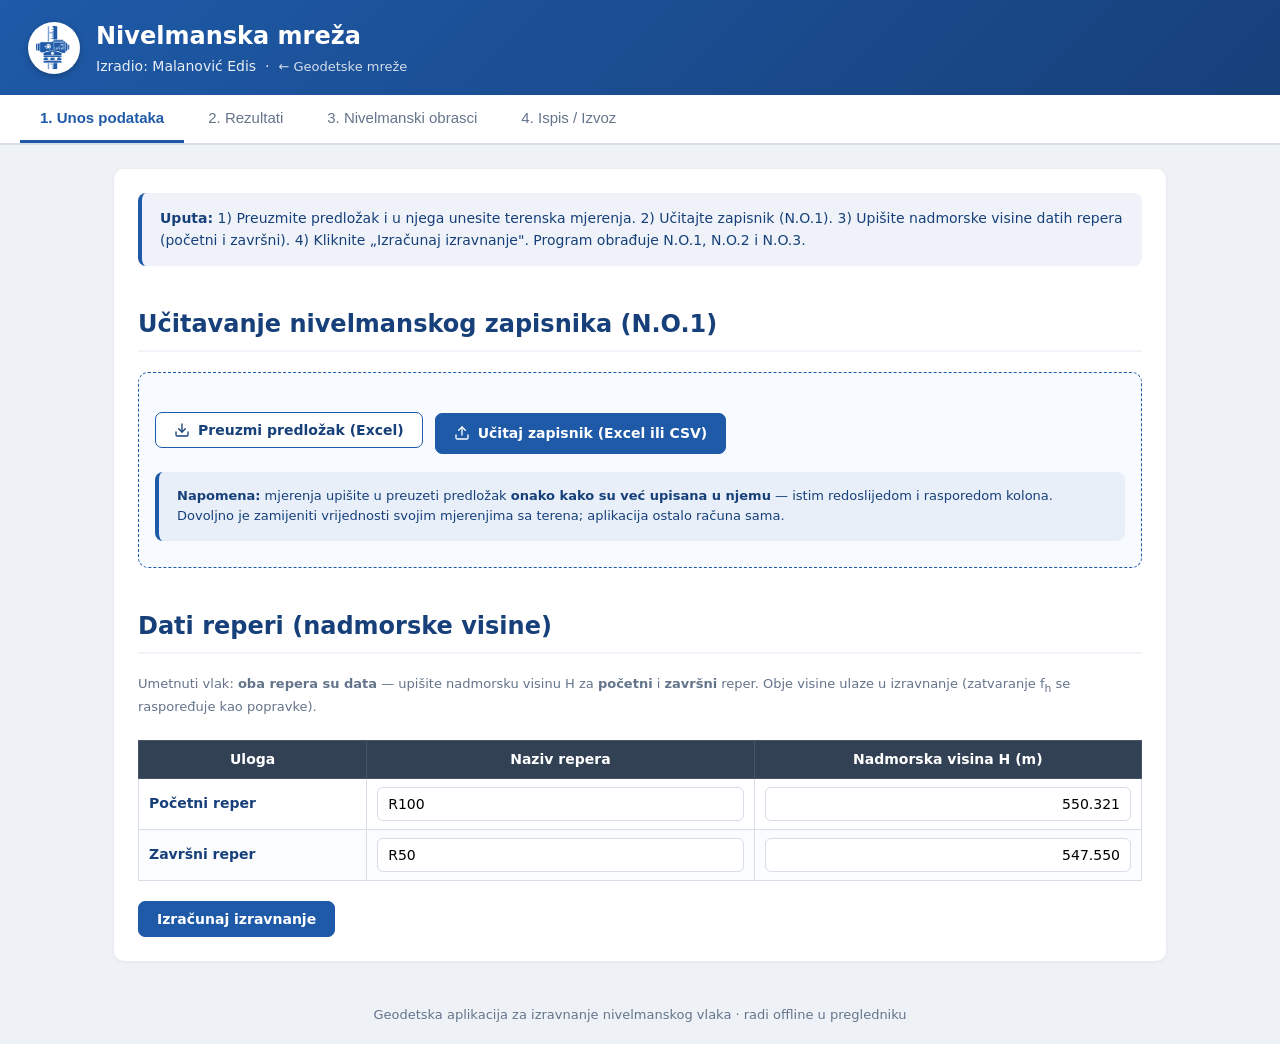
==== nivelman-app/index.html @ 00d08ad4 "Nivelmanska: logo = plavi nivelir na bijelom, kraći opis/uputa/napomena - Logo u zaglavlju: plavi ni" ====
<!DOCTYPE html>
<html lang="bs">
<head>
<meta charset="UTF-8" />
<meta name="viewport" content="width=device-width, initial-scale=1.0" />
<title>Nivelmanska mreža</title>
<link rel="icon" type="image/png" sizes="512x512" href="ikona-512.png" />
<link rel="icon" type="image/png" sizes="192x192" href="ikona-192.png" />
<link rel="icon" type="image/svg+xml" href="ikona-totalka.svg" />
<link rel="shortcut icon" href="favicon.ico" />
<link rel="manifest" href="manifest.json" />
<meta name="theme-color" content="#1e5aa8" />
<link rel="stylesheet" href="stil.css" />
</head>
<body>
<header class="zaglavlje">
  <div class="logo" aria-hidden="true">
    <img src="logo.png" alt="Nivelmanska mreža" />
  </div>
  <div style="flex:1">
    <h1>Nivelmanska mreža</h1>
    <p class="podnaslov">Izradio: Malanović Edis &nbsp;·&nbsp; <a class="nazad-na-pocetak" href="../index.html">← Geodetske mreže</a></p>
  </div>
</header>

<nav class="kartice">
  <button class="kartica aktivna" data-cilj="unos">1. Unos podataka</button>
  <button class="kartica" data-cilj="rezultati">2. Rezultati</button>
  <button class="kartica" data-cilj="obrasci">3. Nivelmanski obrasci</button>
  <button class="kartica" data-cilj="izvoz">4. Ispis / Izvoz</button>
</nav>

<main>
  <!-- ========== UNOS ========== -->
  <section id="unos" class="panel vidljiv">
    <div class="info">
      <strong>Uputa:</strong> 1) Preuzmite predložak i u njega unesite terenska mjerenja.
      2) Učitajte zapisnik (N.O.1). 3) Upišite nadmorske visine datih repera (početni i završni).
      4) Kliknite „Izračunaj izravnanje". Program obrađuje N.O.1, N.O.2 i N.O.3.
    </div>

    <h2>Učitavanje nivelmanskog zapisnika (N.O.1)</h2>
    <div class="ucitavanje-okvir">
      <div class="alatna">
        <button id="preuzmiPredlozak" class="dugme dugme-ikona">
          <svg viewBox="0 0 24 24" width="16" height="16" fill="none" stroke="currentColor" stroke-width="2" stroke-linecap="round" stroke-linejoin="round"><path d="M21 15v4a2 2 0 0 1-2 2H5a2 2 0 0 1-2-2v-4"/><path d="M7 10l5 5 5-5"/><path d="M12 15V3"/></svg>
          Preuzmi predložak (Excel)
        </button>
        <label class="dugme primarno dugme-ikona" style="position:relative;cursor:pointer">
          <svg viewBox="0 0 24 24" width="16" height="16" fill="none" stroke="currentColor" stroke-width="2" stroke-linecap="round" stroke-linejoin="round"><path d="M21 15v4a2 2 0 0 1-2 2H5a2 2 0 0 1-2-2v-4"/><path d="M17 8l-5-5-5 5"/><path d="M12 3v12"/></svg>
          Učitaj zapisnik (Excel ili CSV)
          <input id="datoteka" type="file" accept=".xlsx,.csv,text/csv"
                 style="position:absolute;inset:0;opacity:0;cursor:pointer" />
        </label>
        <span id="statusUcitavanja" class="napomena"></span>
      </div>
      <div class="info" style="font-size:13px">
        <b>Napomena:</b> mjerenja upišite u preuzeti predložak <b>onako kako su već upisana u njemu</b> —
        istim redoslijedom i rasporedom kolona. Dovoljno je zamijeniti vrijednosti svojim mjerenjima
        sa terena; aplikacija ostalo računa sama.
      </div>
      <div id="sazetakUcitavanja"></div>
    </div>

    <h2>Dati reperi (nadmorske visine)</h2>
    <p class="napomena">Umetnuti vlak: <b>oba repera su data</b> — upišite nadmorsku visinu H za
      <b>početni</b> i <b>završni</b> reper. Obje visine ulaze u izravnanje (zatvaranje f<sub>h</sub>
      se raspoređuje kao popravke).</p>
    <div class="tabela-omot">
    <table class="tabela tabela-reperi" id="tabelaReperi">
      <thead>
        <tr><th>Uloga</th><th>Naziv repera</th><th>Nadmorska visina H (m)</th></tr>
      </thead>
      <tbody>
        <tr>
          <td class="uloga">Početni reper</td>
          <td><input id="poc_naziv" placeholder="npr. R100" value="R100" /></td>
          <td><input id="poc_H" type="text" inputmode="decimal" placeholder="H (m)" value="550.321" /></td>
        </tr>
        <tr>
          <td class="uloga">Završni reper</td>
          <td><input id="kraj_naziv" placeholder="npr. R50" value="R50" /></td>
          <td><input id="kraj_H" type="text" inputmode="decimal" placeholder="H (m)" value="547.550" /></td>
        </tr>
      </tbody>
    </table>
    </div>
    <p class="napomena" id="napomenaReperi"></p>

    <div class="akcije">
      <button id="izracunaj" class="dugme primarno">Izračunaj izravnanje</button>
    </div>
  </section>

  <!-- ========== REZULTATI ========== -->
  <section id="rezultati" class="panel">
    <div id="sazetak"></div>
    <div id="rezultatiSadrzaj"></div>
  </section>

  <!-- ========== OBRASCI ========== -->
  <section id="obrasci" class="panel">
    <h2>Nivelmanski obrasci</h2>
    <p class="napomena">Obrasci N.O.1, N.O.2 i N.O.3 popunjeni rezultatima izravnanja. Svaki se može ispisati ili spremiti u PDF.</p>
    <div class="alatna obrazac-izbor">
      <button class="dugme" data-obrazac="no1">N.O.1 — Zapisnik</button>
      <button class="dugme" data-obrazac="no2">N.O.2 — Poređenje</button>
      <button class="dugme" data-obrazac="no3">N.O.3 — Izravnanje</button>
      <button class="dugme" data-obrazac="spisak">Spisak visina</button>
    </div>
    <div class="akcije" style="margin-top:8px">
      <button id="stampajObrazac" class="dugme">Ispis / PDF ovog obrasca</button>
      <button id="stampajSve" class="dugme primarno">Ispiši SVE obrasce (svaki na A4)</button>
    </div>
    <div id="obrazacSadrzaj" class="obrazac-okvir"></div>
  </section>

  <!-- ========== IZVOZ ========== -->
  <section id="izvoz" class="panel">
    <h2>Ispis i izvoz</h2>
    <div class="akcije">
      <button id="izvozVisineTxt" class="dugme">Nadmorske visine (TXT)</button>
      <button id="izvozPdf" class="dugme">Ispis / Spremi u PDF</button>
    </div>
    <p class="napomena">
      „Nadmorske visine (TXT)" sprema red po reperu: naziv,H.<br />
      „Ispis / PDF" otvara dijalog za štampu — odaberite „Spremi kao PDF".
    </p>
  </section>
</main>

<footer class="podnozje">
  Geodetska aplikacija za izravnanje nivelmanskog vlaka · radi offline u pregledniku
</footer>

<script src="racun.js"></script>
<script src="ucitavanje.js"></script>
<script src="obrasci.js"></script>
<script src="xlsx.js"></script>
<script src="app.js"></script>
</body>
</html>
---- nivelman-app/stil.css ----
:root{
  --plava:#1e5aa8;
  --plava-tamna:#17407a;
  --zelena:#1f9d55;
  --crvena:#d64545;
  --siva:#64748b;
  --svijetla:#f1f5f9;
  --obrub:#d7dee8;
  --obrub-obr:#7b8aa0;   /* tamnije linije unutar obrazaca */
  --okvir-obr:#4a5a72;   /* okvir obrasca */
  --tekst:#1e293b;
}
*{box-sizing:border-box}
body{
  margin:0;font-family:"Segoe UI",system-ui,Arial,sans-serif;
  color:var(--tekst);background:#eef2f7;line-height:1.5;
}
.zaglavlje{
  display:flex;align-items:center;gap:16px;
  background:linear-gradient(135deg,var(--plava),var(--plava-tamna));
  color:#fff;padding:18px 28px;box-shadow:0 2px 8px rgba(0,0,0,.15);
}
.zaglavlje .logo{
  display:flex;align-items:center;justify-content:center;flex:0 0 auto;
  width:52px;height:52px;border-radius:50%;background:#fff;
  box-shadow:0 2px 6px rgba(0,0,0,.25);overflow:hidden;
}
.zaglavlje .logo img{width:46px;height:46px;border-radius:50%;object-fit:contain;background:#fff}
.zaglavlje h1{margin:0;font-size:24px}
.podnaslov{margin:2px 0 0;opacity:.9;font-size:14px}

.kartice{display:flex;gap:4px;background:#fff;padding:0 20px;border-bottom:2px solid var(--obrub);overflow-x:auto}
.kartica{
  background:none;border:none;padding:14px 20px;font-size:15px;cursor:pointer;
  color:var(--siva);border-bottom:3px solid transparent;white-space:nowrap;
}
.kartica:hover{color:var(--plava)}
.kartica.aktivna{color:var(--plava);border-bottom-color:var(--plava);font-weight:600}

main{max-width:1100px;margin:0 auto;padding:24px}
.panel{display:none;background:#fff;border-radius:10px;padding:24px;box-shadow:0 1px 4px rgba(0,0,0,.06)}
.panel.vidljiv{display:block}

h2{color:var(--plava-tamna);border-bottom:2px solid var(--svijetla);padding-bottom:8px;margin-top:40px}
h2:first-child{margin-top:0}

/* callout box — tamnoplavi, čitljiv tekst na blagoj prozirnoj sivo-plavoj pozadini */
.info{
  background:rgba(30,90,168,.07);border-left:4px solid var(--plava);
  padding:14px 18px;border-radius:8px;margin-bottom:10px;font-size:14px;
  color:var(--plava-tamna);line-height:1.6;
}
.info b,.info strong{color:var(--plava-tamna);font-weight:700}
.info code,code{background:#dde7f3;color:#17407a;padding:1px 6px;border-radius:4px;font-size:13px;font-weight:600}

.mreza2{display:grid;grid-template-columns:1fr 1fr;gap:16px}
@media(max-width:720px){.mreza2{grid-template-columns:1fr}}
fieldset{border:1px solid var(--obrub);border-radius:8px;padding:14px}
legend{font-weight:600;color:var(--plava);padding:0 8px}
label{display:block;font-size:13px;color:var(--siva);margin:10px 0 4px}
.red3{display:grid;grid-template-columns:1fr 1.3fr 1.3fr;gap:8px}

input{
  width:100%;padding:8px 10px;border:1px solid var(--obrub);border-radius:6px;
  font-size:14px;font-family:inherit;
}
input:focus{outline:none;border-color:var(--plava);box-shadow:0 0 0 2px rgba(30,90,168,.15)}

.alatna{display:flex;align-items:center;gap:12px;flex-wrap:wrap;margin:14px 0}
.alatna input{width:80px}
.napomena{font-size:13px;color:var(--siva)}

.dugme{
  background:#fff;border:1.5px solid var(--plava);color:var(--plava-tamna);
  padding:9px 18px;border-radius:7px;font-size:14px;font-weight:600;cursor:pointer;font-family:inherit;
}
.dugme:hover{background:var(--svijetla)}
/* dugme sa ikonom */
.dugme-ikona{display:inline-flex;align-items:center;gap:8px}
.dugme-ikona svg{flex:0 0 auto}
.dugme.primarno{background:var(--plava);color:#fff}
.dugme.primarno:hover{background:var(--plava-tamna)}

.akcije{display:flex;gap:12px;flex-wrap:wrap;margin-top:20px}

.tabela{width:100%;border-collapse:collapse;margin-top:10px;font-size:14px}
.tabela th,.tabela td{border:1px solid var(--obrub);padding:8px 10px;text-align:center}
.tabela th{background:var(--svijetla);color:var(--plava-tamna);font-weight:600}
.tabela input{text-align:center}
/* tablica poznatih tačaka (unos / lijepljenje iz Excela) */
.tabela-omot{overflow-x:auto}
.tabela-date td.uloga{text-align:left;color:var(--plava-tamna);font-weight:600;white-space:nowrap}
.tabela-date td{padding:4px 6px}
.tabela-date input{width:100%;min-width:90px;box-sizing:border-box;margin:0}
.tabela-date input[readonly]{background:#eef2f7;color:#64748b}
.zatvoreni-vlak{display:block;margin:10px 0 4px;font-size:14px}
.redukcija-blok{
  margin:16px 0;padding:16px 18px;
  background:#f7fbff;border:1px solid var(--obrub);
  border-left:4px solid var(--plava);border-radius:10px;
}
.redukcija-naslov{font-size:15px;font-weight:700;color:var(--plava-tamna);margin-bottom:10px}
.redukcija-red{display:flex;flex-wrap:wrap;align-items:center;gap:14px}
.redukcija-red label{display:inline-flex;align-items:center;gap:8px;font-size:14px;color:var(--tekst)}
.redukcija-blok select{
  font-size:15px;padding:9px 12px;min-width:240px;
  border:1px solid var(--obrub);border-radius:8px;background:#fff;color:var(--tekst);cursor:pointer;
}
.redukcija-blok select:hover{border-color:var(--plava)}
.redukcija-blok select:focus,.redukcija-blok input:focus{outline:none;border-color:var(--plava);box-shadow:0 0 0 3px rgba(30,90,168,.15)}
.redukcija-blok input{font-size:14px;padding:8px 10px;width:130px;border:1px solid var(--obrub);border-radius:8px}
.redukcija-blok .napomena{margin-top:10px}
.redukcija-opis{margin:12px 0 0;padding-left:18px;font-size:13px;color:var(--tekst);line-height:1.6}
.redukcija-opis li{margin-bottom:6px}
.redukcija-opis li b{color:var(--plava-tamna)}
.redukcija-opis li i{color:var(--siva)}
.tabela tr:nth-child(even) td{background:#fafcfe}

.sazetak-kartice{display:grid;grid-template-columns:repeat(auto-fit,minmax(180px,1fr));gap:14px;margin:8px 0 24px}
.sk{padding:16px;border-radius:10px;border:1px solid var(--obrub);background:#fafcff}
.sk .oznaka{font-size:13px;color:var(--siva)}
.sk .vrijednost{font-size:20px;font-weight:700;margin-top:4px}
.sk.ok{border-color:var(--zelena);background:#eafaf0}
.sk.ok .vrijednost{color:var(--zelena)}
.sk.ne{border-color:var(--crvena);background:#fdecec}
.sk.ne .vrijednost{color:var(--crvena)}

.oznaka-status{display:inline-block;padding:3px 10px;border-radius:20px;font-size:12px;font-weight:600}
.status-ok{background:#eafaf0;color:var(--zelena)}
.status-ne{background:#fdecec;color:var(--crvena)}

canvas{border:1px solid var(--obrub);border-radius:8px;max-width:100%;background:#fff}

.podnozje{text-align:center;color:var(--siva);font-size:13px;padding:20px}

.greska{background:#fdecec;border-left:4px solid var(--crvena);padding:10px 14px;border-radius:6px;color:var(--crvena);margin:10px 0}

.ucitavanje-okvir{background:#f7fbff;border:1px dashed var(--plava);border-radius:10px;padding:16px;margin-bottom:8px}
.uspjeh{color:var(--zelena);font-weight:600}
.neuspjeh{color:var(--crvena);font-weight:600}

/* ---------- Stil za ispis / PDF ---------- */
/* Ispis REZULTATA (kad body ima klasu print-rezultati) */
@media print{
  body.print-rezultati .kartice,
  body.print-rezultati .akcije,
  body.print-rezultati .alatna,
  body.print-rezultati footer,
  body.print-rezultati .info{display:none !important}
  body.print-rezultati .panel{display:none !important;box-shadow:none;padding:0}
  body.print-rezultati #rezultati{display:block !important}
  body.print-rezultati .zaglavlje{background:#fff !important;color:#000 !important;box-shadow:none;border-bottom:2px solid #000}
  body.print-rezultati .zaglavlje svg{stroke:#000 !important}
  body.print-rezultati{background:#fff}
  body.print-rezultati .sk{break-inside:avoid}
  body.print-rezultati .tabela{font-size:12px}
}

/* ---------- Geodetski obrasci (stil kao tablice u Rezultatima) ---------- */
.obrazac-okvir{margin-top:16px;overflow-x:auto}
.obrazac{
  border-collapse:separate;border-spacing:0;margin:0 auto;background:#fff;
  font-size:14px;color:var(--tekst);
  font-family:"Segoe UI",system-ui,Arial,sans-serif;
  border:2px solid var(--okvir-obr);
  border-radius:10px;overflow:hidden;
  box-shadow:0 1px 6px rgba(0,0,0,.08);
}
.obrazac th,.obrazac td{
  border-right:1.5px solid var(--obrub-obr);
  border-bottom:1px solid var(--obrub-obr);
  padding:7px 10px;text-align:center;vertical-align:middle;
}
/* zaglavlja plava kao u rezultatima */
.obrazac thead th{
  background:var(--svijetla);color:var(--plava-tamna);font-weight:600;
  border-bottom:2px solid var(--okvir-obr);
}
.obrazac .naslov{
  background:linear-gradient(135deg,var(--plava),var(--plava-tamna));
  color:#fff;font-weight:700;font-size:15px;letter-spacing:.4px;padding:10px;
  border-right:none;
}
/* zebrasti redovi */
.obrazac tbody tr:nth-child(even) td{background:#fafcfe}
/* ukloni desni rub na zadnjoj koloni */
.obrazac th:last-child,.obrazac td:last-child{border-right:none}
.obrazac .naslov{font-weight:bold;font-size:14px;letter-spacing:.5px;padding:6px}
.obrazac .zaglavlje-red th{font-weight:600;height:72px}
.obrazac th,.obrazac td,.obrazac td.c,.obrazac td.d{text-align:center !important;vertical-align:middle !important}
.obrazac td.d{font-variant-numeric:tabular-nums}
.obrazac .sekcija{font-weight:400;letter-spacing:.6px;color:var(--plava-tamna);background:#eef4fb}
.obrazac .crvena{color:#c0392b}
.obrazac .crveni-tekst td{color:#c0392b;font-weight:400}
.obrazac .mali{font-size:11px;color:var(--siva)}
.obrazac .suma-red td{font-weight:400;background:#eef4fb !important;color:var(--plava-tamna)}
.uspravno{writing-mode:vertical-rl;transform:rotate(180deg);white-space:nowrap;display:inline-block}
.obrazac25 .w-naziv{width:150px}
.obrazac25 .w-gdje{width:60px}
.obrazac25 th:nth-child(3),.obrazac25 th:nth-child(4),.obrazac25 th:nth-child(5){width:130px}
.obrazac19 .uspravno-col{width:28px}
.obrazac-naslov-linija{
  text-align:right;font-weight:700;margin:0 auto 8px;max-width:980px;
  font-family:"Segoe UI",system-ui,Arial,sans-serif;font-size:15px;color:var(--plava-tamna);
}
/* red s pod-zaglavljem Δy/Δx — niži i diskretniji */
.obrazac19 .zaglavlje-red.pod th{height:auto;padding:4px 10px;font-size:13px;color:var(--siva);background:#f6f9fd}
/* TZ obrazac */
.obrazacTZ .podnaslov-red td{background:#f6f9fd;color:var(--plava-tamna);font-weight:400}
.obrazacTZ .tz-stanica td{background:#eef4fb;font-weight:400}
.obrazacTZ .tz-vi td{color:var(--siva)}
.obrazac-podnaslov{text-align:center;font-size:13px;color:var(--siva);margin:0 auto 6px}
/* TO 28P obrazac */
.obrazac28p .tz-vi td{color:var(--siva)}
.obrazac28p .tz-sum td{background:#f6f9fd;color:var(--plava-tamna)}
.obrazac28p .sitno{font-size:10px;color:var(--siva);font-weight:400}
.obrazacDetalji{min-width:60%}
/* Obrazac K */
.obrazacK .tz-vi td{color:var(--tekst)}
.obrazacK .tz-stanica2 td,.obrazacK .tz-stanica2{background:#eef4fb;font-weight:400}
.obrazacK .tz-sum td{background:#f6f9fd;color:var(--plava-tamna)}
/* odabrani obrazac — istaknut gumb */
.obrazac-izbor{flex-wrap:wrap}
.dugme.odabran{background:var(--plava);color:#fff;border-color:var(--plava)}
/* oznaka broja strane (gornji desni kut svake A4 strane pri ispisu) */
.oznaka-strane{text-align:right;font-size:11px;color:#333;margin-bottom:4px;font-family:"Segoe UI",Arial,sans-serif}
@media screen{ .oznaka-strane{display:none} }
/* mali redovi popravke vβ — niži */
.obrazac19 tr.tanko td{padding:2px 10px;height:auto}
.obrazac19 tr.tanko td .mali{font-size:11px}

/* Ispis OBRAZACA (kad body ima klasu print-obrasci) — svaki obrazac na A4 */
@media print{
  /* margina 0 = preglednik ne ispisuje zaglavlje/podnožje (naslov, adresa, datum) */
  @page { size:A4 portrait; margin:0; }
  /* obrazac s mnogo kolona (detaljne tačke) ide na A4 LANDSCAPE */
  @page ls { size:A4 landscape; margin:0; }
  body.print-obrasci .obrazac-stranica.ls{page:ls}
  body.print-obrasci{margin:0;padding:0}
  body.print-obrasci .obrazac-stranica{padding:10mm}
  body.print-rezultati{padding:10mm}

  body.print-obrasci{background:#fff}
  body.print-obrasci .kartice,
  body.print-obrasci .akcije,
  body.print-obrasci .alatna,
  body.print-obrasci footer,
  body.print-obrasci .info,
  body.print-obrasci .zaglavlje{display:none !important}
  body.print-obrasci .panel{display:none !important}
  body.print-obrasci #obrasci{display:block !important;box-shadow:none;padding:0}
  body.print-obrasci #obrasci h2,
  body.print-obrasci #obrasci .napomena{display:none}
  body.print-obrasci .obrazac{font-size:11px;box-shadow:none;width:100%;margin:0 auto}
  /* landscape stranica (N.O.2): obrazac koristi punu širinu položenog A4 */
  body.print-obrasci .obrazac-stranica.ls{padding:8mm 10mm}
  body.print-obrasci .obrazac-stranica.ls .obrazac{width:100%;font-size:11px}
  /* Paginacija u JS već dijeli obrasce na fizičke A4 stranice (svaka sa svojim
     naslovom + zaglavljem + „Strana N / M") i postavlja pageBreakAfter inline.
     Ovdje samo osiguravamo da se jedna stranica NE lomi dalje. */
  body.print-obrasci .obrazac-stranica{page-break-inside:avoid;break-inside:avoid}
  body.print-obrasci .obrazac-stranica:last-child{page-break-after:auto;break-after:auto}
  body.print-obrasci .obrazac tr{page-break-inside:avoid;break-inside:avoid}
  /* da se boje (plava zaglavlja, crvene date tačke) ispišu */
  body.print-obrasci *{-webkit-print-color-adjust:exact;print-color-adjust:exact}
}


/* Kontrola girusa */
.girus-panel{margin:10px 0;padding:8px 12px;background:#f6f9fd;border:1px solid var(--obrub);border-radius:8px}
.girus-panel summary{cursor:pointer;color:var(--plava-tamna)}
.girus-panel table{border-collapse:collapse;margin-top:6px;font-size:13px}
.girus-panel th,.girus-panel td{border:1px solid var(--obrub);padding:4px 10px;text-align:center}
.girus-panel th{background:var(--svijetla);color:var(--plava-tamna)}
.girus-panel td.isklj{color:#94a3b8;text-decoration:line-through}
.girus-panel tr.tri-girusa td:first-child{font-weight:700}

/* ---------- Nivelmanski obrasci (dodatno) ---------- */
.obrazacNiv .sekcija td{text-align:left;font-weight:600;background:#eef4fb;color:var(--plava-tamna)}
.obrazacNiv .mali{font-size:11px;color:var(--siva)}
.obrazac-podnaslov{text-align:center;font-size:14px;color:var(--tekst);margin:10px auto 6px}
/* tamno zaglavlje tabele repera (jasan odmak od podataka) */
.tabela-reperi thead th{background:#334155;color:#fff;font-weight:600;border-color:#475569}
.tabela-reperi td.uloga{text-align:left;color:var(--plava-tamna);font-weight:600;white-space:nowrap}
.tabela-reperi input{width:100%;min-width:90px;margin:0}
/* naziv repera lijevo, nadmorska visina H desno */
.tabela-reperi td:nth-child(2) input{text-align:left}
.tabela-reperi td:nth-child(3) input{text-align:right;font-variant-numeric:tabular-nums}
.dionice-info{background:#f7fbff;border:1px solid var(--obrub);border-left:4px solid var(--plava);border-radius:8px;padding:12px 16px;margin:10px 0;font-size:14px}
.dionice-info b{color:var(--plava-tamna)}
.nazad-na-pocetak{display:inline-block;margin:0;color:#fff;text-decoration:none;font-size:13px;opacity:.9}
.nazad-na-pocetak:hover{opacity:1;text-decoration:underline}

/* ---------- Nivelmanski obrasci — vjerni Excelu ---------- */
/* broj kolone (sitni red ispod zaglavlja, kao u obrascu) */
.obrazacNiv .broj-kolone td{
  font-size:11px;color:var(--siva);background:#f6f9fd;padding:2px 6px;font-weight:400;
}
/* pod-zaglavlja (drugi/treći red zaglavlja) */
.obrazacNiv .zaglavlje-red.pod th{
  background:#f6f9fd;color:var(--plava-tamna);font-weight:600;font-size:12px;
}
/* N.O.1 zapisnik: TRI reda po stanici (I = zadnja, II = prednja, Z−P = razlika),
   čitanja poravnata jedno ispod drugog u istoj koloni po podjeli. */
.obrazacNO1z td,.obrazacNO1z th{font-size:13px;padding:4px 10px}
.obrazacNO1z tbody td{text-align:center;font-variant-numeric:tabular-nums}
/* tanke linije između tri reda stanice; puna linija na kraju stanice (ispod Z−P) */
.obrazacNO1z .niv-red-i td,.obrazacNO1z .niv-red-ii td{border-bottom:1px dotted #c7d2e0}
.obrazacNO1z .niv-red-raz td{border-bottom:1.5px solid var(--obrub-obr)}
.obrazacNO1z .niv-red-raz td{color:var(--plava-tamna)}
.obrazacNO1z .niv-red-raz .mali{color:var(--siva)}
.obrazacNO1z .sred-cel{background:#f7fbff;font-size:13px !important;vertical-align:bottom !important;padding-bottom:4px}
/* suma nivelmanske strane */
.obrazacNO1z .niv-suma td{background:#eef4fb;color:var(--plava-tamna);font-weight:600}
.obrazacNO1z .niv-suma td:first-child{text-align:right}
/* N.O.2: grupe naprijed/nazad */
.obrazacNO2 td,.obrazacNO2 th{font-size:13px}
/* N.O.3: reper-redovi istaknuti, dionica-redovi blaži */
.obrazacNO3 .reper-red td{background:#eef4fb;font-weight:600}
.obrazacNO3 .dionica-red td{background:#fff}
.obrazacNO3 td,.obrazacNO3 th{font-size:13px}
/* crveni tekst za date repere (kao u Excelu) */
.obrazacNiv .crveni-tekst td,.obrazacNiv tr.crveni-tekst td{color:#c0392b}
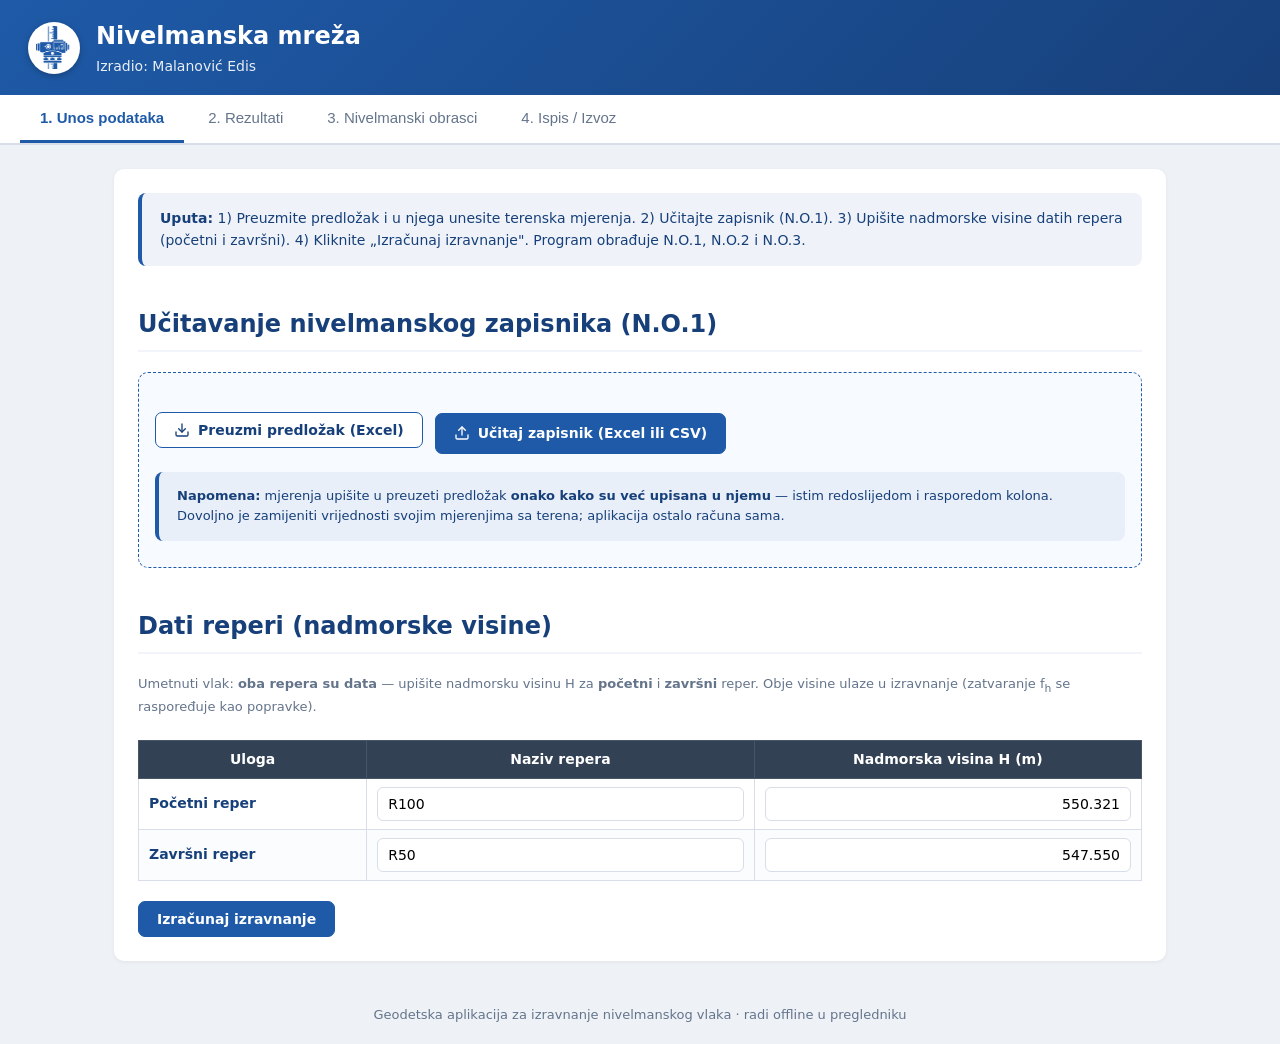
==== commit 64c74b19: "Nivelmanska: ukloni '← Geodetske mreže' iz podnaslova (ostaje samo Izradio)" ====
--- a/nivelman-app/index.html
+++ b/nivelman-app/index.html
@@ -19,7 +19,7 @@
   </div>
   <div style="flex:1">
     <h1>Nivelmanska mreža</h1>
-    <p class="podnaslov">Izradio: Malanović Edis &nbsp;·&nbsp; <a class="nazad-na-pocetak" href="../index.html">← Geodetske mreže</a></p>
+    <p class="podnaslov">Izradio: Malanović Edis</p>
   </div>
 </header>
 
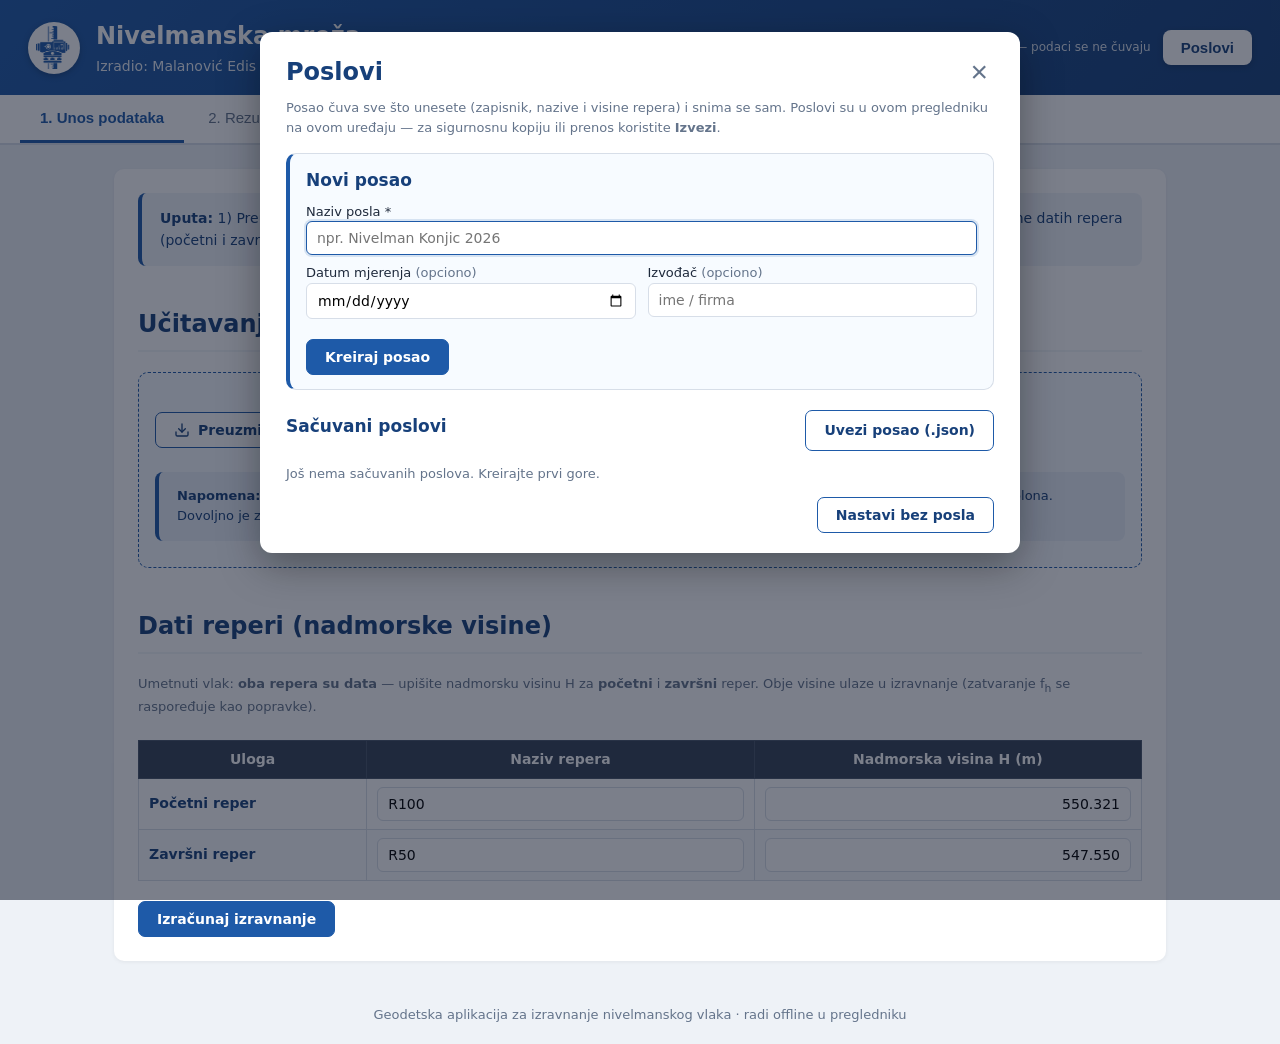
==== commit 610babc7: "Nivelmanska: poslovi (projekti) — kreiranje, automatsko čuvanje, otvaranje, dupliranje, izvoz/uvoz ." ====
--- a/nivelman-app/index.html
+++ b/nivelman-app/index.html
@@ -20,6 +20,10 @@
   <div style="flex:1">
     <h1>Nivelmanska mreža</h1>
     <p class="podnaslov">Izradio: Malanović Edis</p>
+  </div>
+  <div class="posao-traka">
+    <span id="posaoOznaka" class="posao-oznaka"></span>
+    <button id="posloviDugme" class="dugme-zagl" type="button">Poslovi</button>
   </div>
 </header>
 
@@ -138,5 +142,6 @@
 <script src="obrasci.js"></script>
 <script src="xlsx.js"></script>
 <script src="app.js"></script>
+<script src="poslovi.js"></script>
 </body>
 </html>
--- a/nivelman-app/stil.css
+++ b/nivelman-app/stil.css
@@ -321,3 +321,54 @@
 .obrazacNO3 td,.obrazacNO3 th{font-size:13px}
 /* crveni tekst za date repere (kao u Excelu) */
 .obrazacNiv .crveni-tekst td,.obrazacNiv tr.crveni-tekst td{color:#c0392b}
+
+/* ===== Poslovi (projekti) ===== */
+.posao-traka{margin-left:auto;display:flex;align-items:center;gap:12px;flex-wrap:wrap;justify-content:flex-end}
+.posao-oznaka{display:flex;flex-direction:column;align-items:flex-end;line-height:1.25;font-size:14px;max-width:320px}
+.posao-oznaka b{overflow:hidden;text-overflow:ellipsis;white-space:nowrap;max-width:320px}
+.posao-oznaka small{opacity:.85;font-size:12px}
+.dugme-zagl{
+  background:#fff;color:var(--plava-tamna);border:none;border-radius:8px;
+  padding:9px 18px;font-size:15px;font-weight:700;cursor:pointer;
+  box-shadow:0 2px 6px rgba(0,0,0,.2);
+}
+.dugme-zagl:hover{background:var(--svijetla)}
+
+.posao-modal{
+  position:fixed;inset:0;z-index:1000;background:rgba(15,23,42,.55);
+  display:flex;align-items:flex-start;justify-content:center;padding:32px 16px;overflow-y:auto;
+}
+.posao-kutija{
+  background:#fff;border-radius:12px;width:100%;max-width:760px;padding:22px 26px 20px;
+  box-shadow:0 12px 40px rgba(0,0,0,.35);
+}
+.posao-naslov{display:flex;align-items:center;justify-content:space-between}
+.posao-naslov h2{margin:0;border:none;padding:0}
+.posao-x{background:none;border:none;font-size:30px;line-height:1;cursor:pointer;color:var(--siva)}
+.posao-x:hover{color:var(--crvena)}
+.posao-uvod{margin:8px 0 16px}
+.posao-kutija h3{margin:0 0 6px;color:var(--plava-tamna);font-size:17px}
+.posao-forma{background:#f7fbff;border:1px solid var(--obrub);border-left:4px solid var(--plava);border-radius:10px;padding:14px 16px;margin-bottom:20px}
+.posao-forma label{color:var(--tekst);font-size:13px;margin:8px 0 0}
+.posao-forma .opc{color:var(--siva);font-weight:400}
+.posao-red{display:grid;grid-template-columns:1fr 1fr;gap:12px}
+.posao-forma #posOtkazi{display:none}
+.posao-forma.uredjivanje #posOtkazi{display:inline-block}
+.posao-lista-naslov{display:flex;align-items:center;justify-content:space-between;gap:10px;margin-bottom:8px}
+.posao-uvoz{position:relative;cursor:pointer;margin:0}
+.posao-uvoz input{position:absolute;inset:0;opacity:0;cursor:pointer;width:100%}
+.posao-stavka{
+  display:flex;align-items:center;justify-content:space-between;gap:12px;flex-wrap:wrap;
+  border:1px solid var(--obrub);border-radius:10px;padding:10px 14px;margin-bottom:8px;background:#fff;
+}
+.posao-stavka.otvoren{border-color:var(--plava);background:#f3f8ff}
+.posao-ime{font-weight:700;color:var(--plava-tamna);word-break:break-word}
+.posao-meta{font-size:12.5px;color:var(--siva)}
+.posao-znak{background:var(--plava);color:#fff;border-radius:999px;font-size:11px;padding:2px 9px;margin-left:6px;font-weight:600}
+.posao-dugmad{display:flex;gap:6px;flex-wrap:wrap}
+.posao-dugmad .dugme{padding:6px 12px;font-size:13px}
+.dugme.opasno{border-color:var(--crvena);color:var(--crvena)}
+.dugme.opasno:hover{background:var(--crvena);color:#fff}
+.posao-podnozje{justify-content:flex-end;margin-top:14px}
+@media (max-width:600px){.posao-red{grid-template-columns:1fr}.posao-traka{margin-left:0;width:100%;justify-content:space-between}}
+@media print{.posao-traka,.posao-modal{display:none!important}}
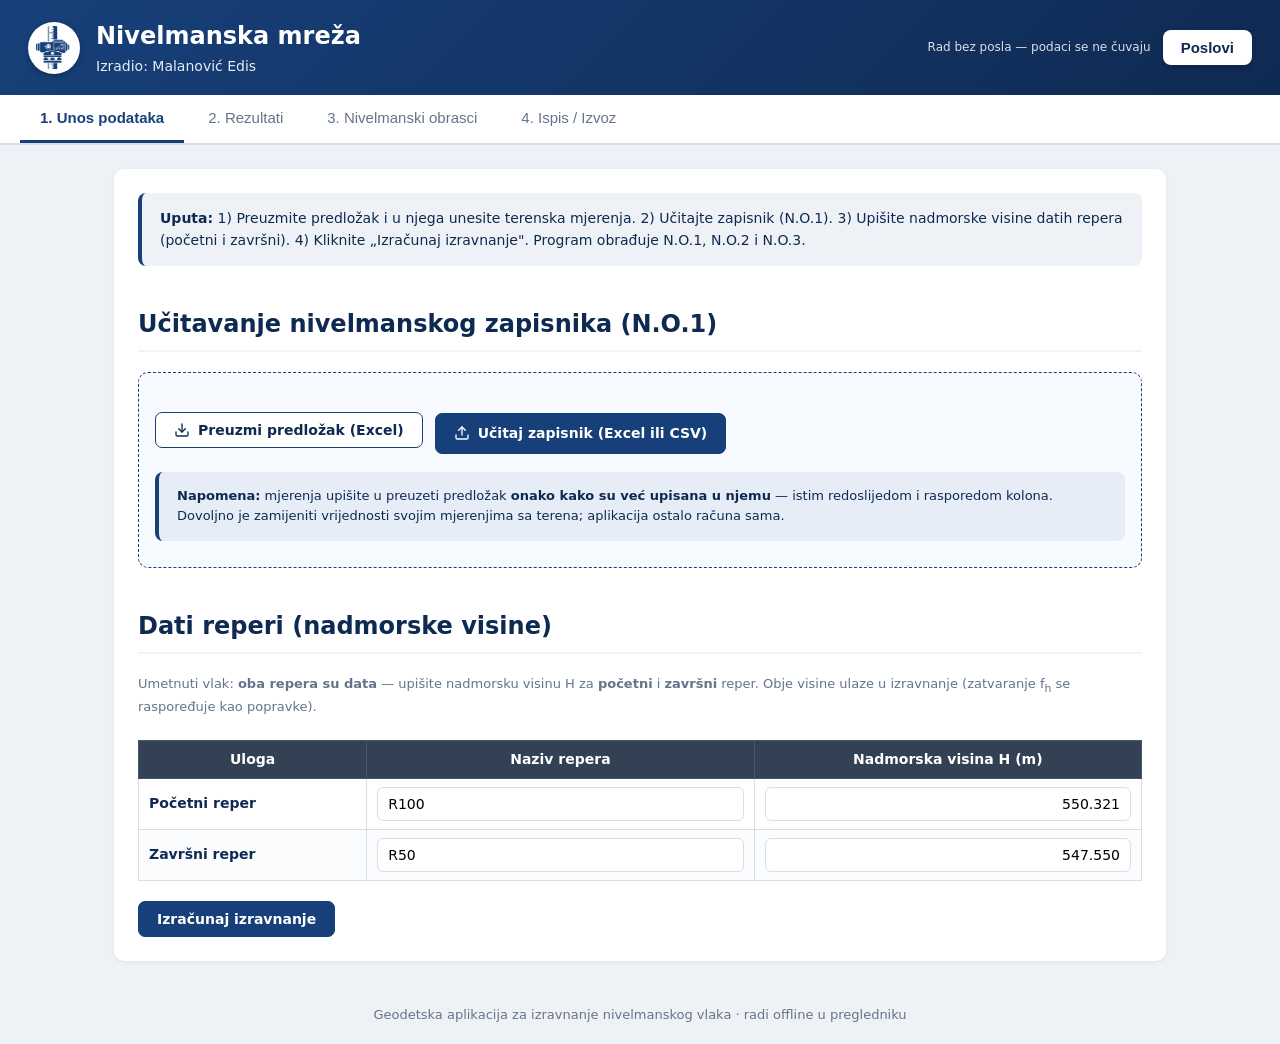
==== commit 22bf4215: "Izgled: teget/tamnoplava paleta umjesto svijetlo plave; prebojene ikone i logotipi" ====
--- a/nivelman-app/index.html
+++ b/nivelman-app/index.html
@@ -9,7 +9,7 @@
 <link rel="icon" type="image/svg+xml" href="ikona-totalka.svg" />
 <link rel="shortcut icon" href="favicon.ico" />
 <link rel="manifest" href="manifest.json" />
-<meta name="theme-color" content="#1e5aa8" />
+<meta name="theme-color" content="#17407a" />
 <link rel="stylesheet" href="stil.css" />
 </head>
 <body>
--- a/nivelman-app/stil.css
+++ b/nivelman-app/stil.css
@@ -1,6 +1,6 @@
 :root{
-  --plava:#1e5aa8;
-  --plava-tamna:#17407a;
+  --plava:#17407a;
+  --plava-tamna:#0f2a52;
   --zelena:#1f9d55;
   --crvena:#d64545;
   --siva:#64748b;
@@ -46,12 +46,12 @@
 
 /* callout box — tamnoplavi, čitljiv tekst na blagoj prozirnoj sivo-plavoj pozadini */
 .info{
-  background:rgba(30,90,168,.07);border-left:4px solid var(--plava);
+  background:rgba(23,64,122,.07);border-left:4px solid var(--plava);
   padding:14px 18px;border-radius:8px;margin-bottom:10px;font-size:14px;
   color:var(--plava-tamna);line-height:1.6;
 }
 .info b,.info strong{color:var(--plava-tamna);font-weight:700}
-.info code,code{background:#dde7f3;color:#17407a;padding:1px 6px;border-radius:4px;font-size:13px;font-weight:600}
+.info code,code{background:#dde7f3;color:#0f2a52;padding:1px 6px;border-radius:4px;font-size:13px;font-weight:600}
 
 .mreza2{display:grid;grid-template-columns:1fr 1fr;gap:16px}
 @media(max-width:720px){.mreza2{grid-template-columns:1fr}}
@@ -64,7 +64,7 @@
   width:100%;padding:8px 10px;border:1px solid var(--obrub);border-radius:6px;
   font-size:14px;font-family:inherit;
 }
-input:focus{outline:none;border-color:var(--plava);box-shadow:0 0 0 2px rgba(30,90,168,.15)}
+input:focus{outline:none;border-color:var(--plava);box-shadow:0 0 0 2px rgba(23,64,122,.15)}
 
 .alatna{display:flex;align-items:center;gap:12px;flex-wrap:wrap;margin:14px 0}
 .alatna input{width:80px}
@@ -107,7 +107,7 @@
   border:1px solid var(--obrub);border-radius:8px;background:#fff;color:var(--tekst);cursor:pointer;
 }
 .redukcija-blok select:hover{border-color:var(--plava)}
-.redukcija-blok select:focus,.redukcija-blok input:focus{outline:none;border-color:var(--plava);box-shadow:0 0 0 3px rgba(30,90,168,.15)}
+.redukcija-blok select:focus,.redukcija-blok input:focus{outline:none;border-color:var(--plava);box-shadow:0 0 0 3px rgba(23,64,122,.15)}
 .redukcija-blok input{font-size:14px;padding:8px 10px;width:130px;border:1px solid var(--obrub);border-radius:8px}
 .redukcija-blok .napomena{margin-top:10px}
 .redukcija-opis{margin:12px 0 0;padding-left:18px;font-size:13px;color:var(--tekst);line-height:1.6}
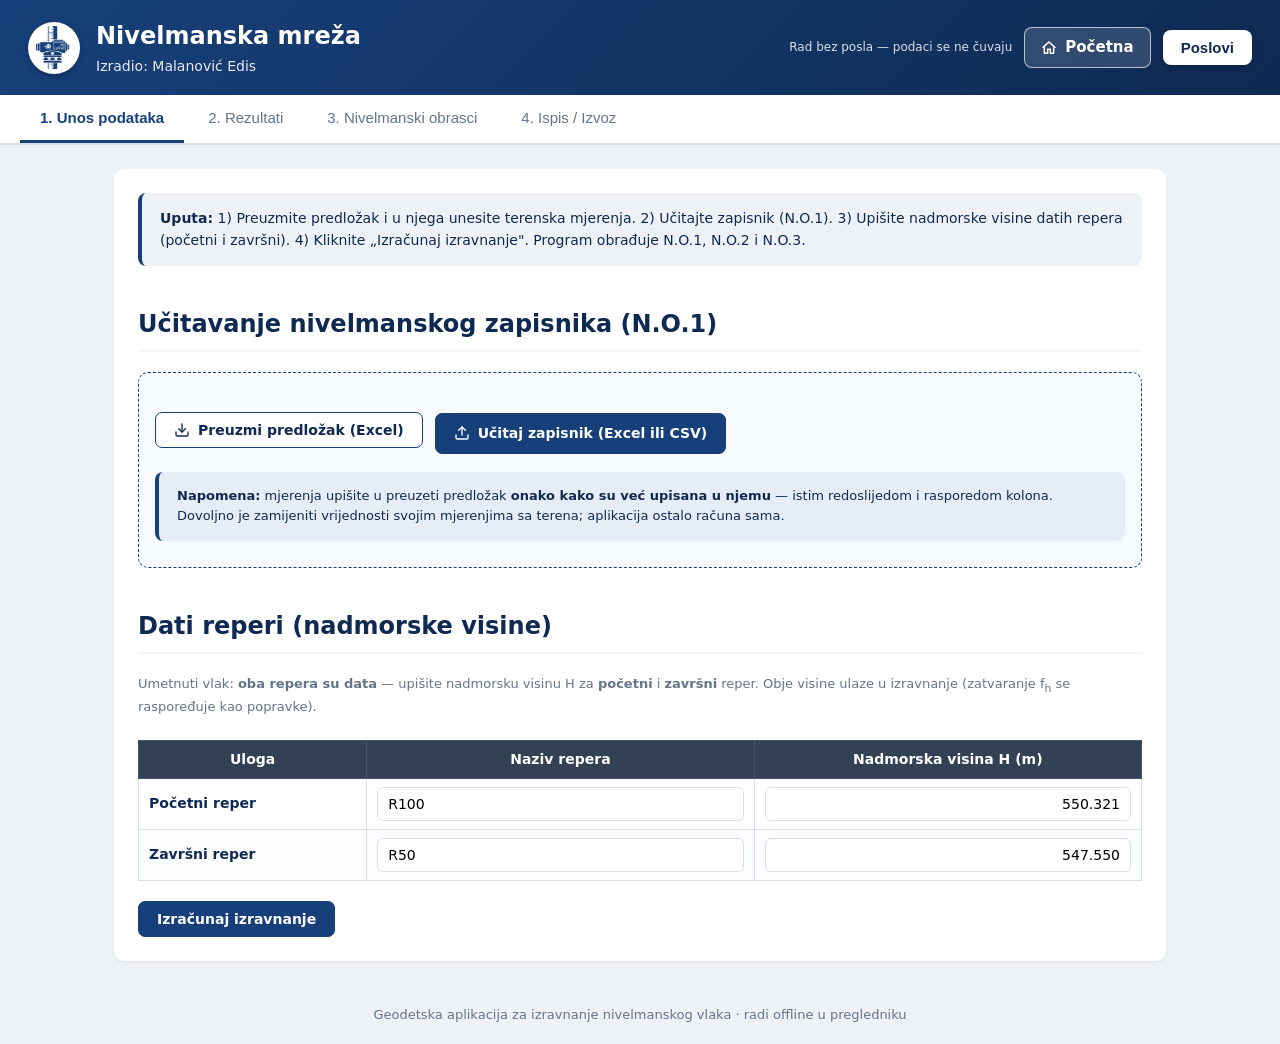
==== commit dfc09609: "Dugme Početna u zaglavlju poligonske i nivelmanske aplikacije (povratak na izbor mreže)" ====
--- a/nivelman-app/index.html
+++ b/nivelman-app/index.html
@@ -23,6 +23,10 @@
   </div>
   <div class="posao-traka">
     <span id="posaoOznaka" class="posao-oznaka"></span>
+    <a id="pocetnaDugme" class="dugme-zagl dugme-zagl-sek" href="../index.html" title="Povratak na izbor mreže">
+      <svg viewBox="0 0 24 24" width="16" height="16" fill="none" stroke="currentColor" stroke-width="2.2" stroke-linecap="round" stroke-linejoin="round" aria-hidden="true"><path d="M3 11l9-8 9 8"/><path d="M5 10v10h5v-6h4v6h5V10"/></svg>
+      Početna
+    </a>
     <button id="posloviDugme" class="dugme-zagl" type="button">Poslovi</button>
   </div>
 </header>
@@ -143,5 +147,10 @@
 <script src="xlsx.js"></script>
 <script src="app.js"></script>
 <script src="poslovi.js"></script>
+<script>
+if ("serviceWorker" in navigator && /^https?:/.test(location.protocol)) {
+  window.addEventListener("load", () => navigator.serviceWorker.register("../sw.js").catch(() => {}));
+}
+</script>
 </body>
 </html>
--- a/nivelman-app/stil.css
+++ b/nivelman-app/stil.css
@@ -333,6 +333,9 @@
   box-shadow:0 2px 6px rgba(0,0,0,.2);
 }
 .dugme-zagl:hover{background:var(--svijetla)}
+a.dugme-zagl{display:inline-flex;align-items:center;gap:8px;text-decoration:none}
+.dugme-zagl-sek{background:rgba(255,255,255,.14);color:#fff;border:1px solid rgba(255,255,255,.65);box-shadow:none;padding:8px 16px}
+.dugme-zagl-sek:hover{background:rgba(255,255,255,.28)}
 
 .posao-modal{
   position:fixed;inset:0;z-index:1000;background:rgba(15,23,42,.55);
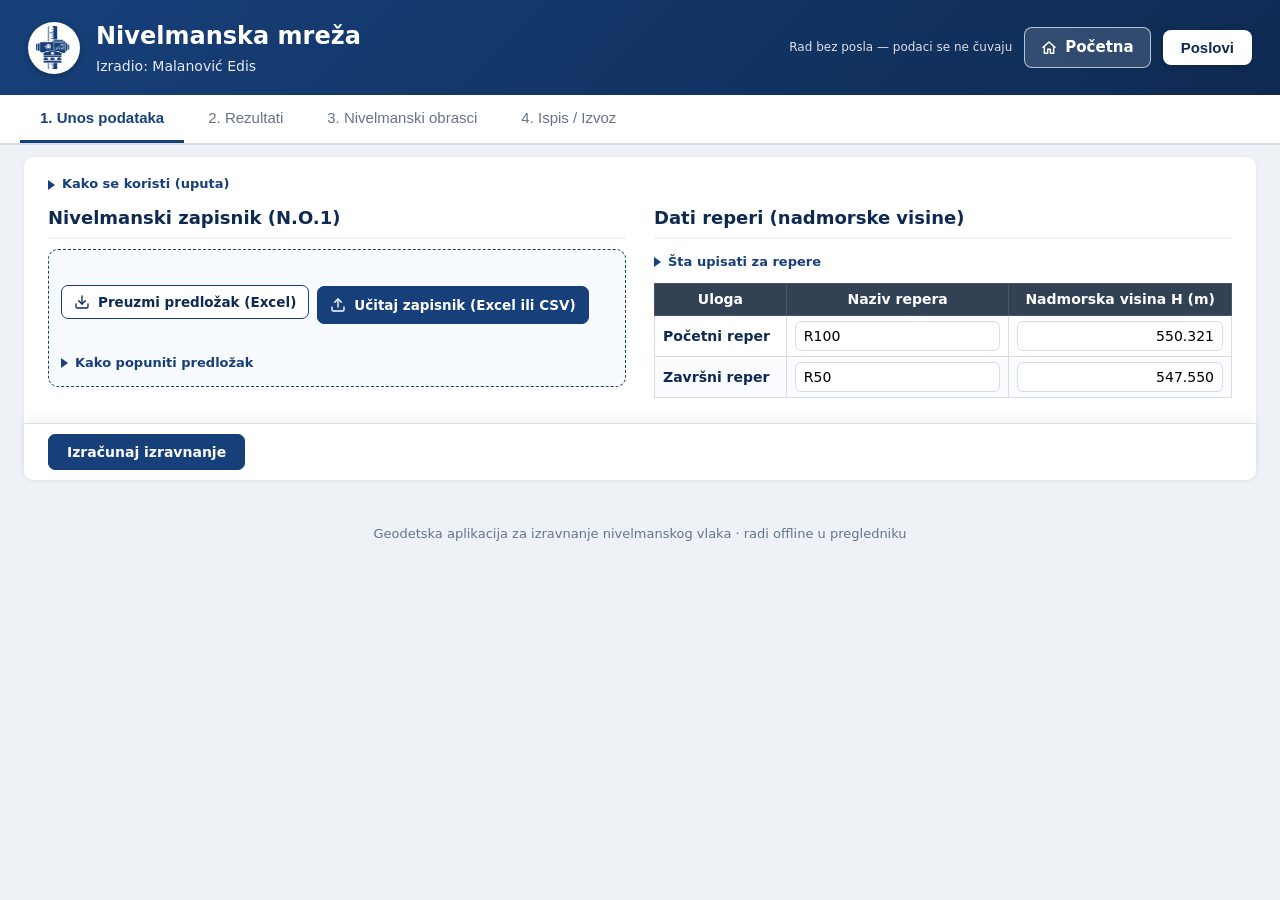
==== commit 36c7dff6: "Nivelmanska: kartica Unos u dvije kolone, sklopljena objašnjenja, stalno vidljivo dugme Izračunaj" ====
--- a/nivelman-app/index.html
+++ b/nivelman-app/index.html
@@ -41,15 +41,20 @@
 <main>
   <!-- ========== UNOS ========== -->
   <section id="unos" class="panel vidljiv">
-    <div class="info">
-      <strong>Uputa:</strong> 1) Preuzmite predložak i u njega unesite terenska mjerenja.
-      2) Učitajte zapisnik (N.O.1). 3) Upišite nadmorske visine datih repera (početni i završni).
-      4) Kliknite „Izračunaj izravnanje". Program obrađuje N.O.1, N.O.2 i N.O.3.
-    </div>
+    <details class="uputa">
+      <summary>Kako se koristi (uputa)</summary>
+      <div class="info">
+        <strong>Uputa:</strong> 1) Preuzmite predložak i u njega unesite terenska mjerenja.
+        2) Učitajte zapisnik (N.O.1). 3) Upišite nadmorske visine datih repera (početni i završni).
+        4) Kliknite „Izračunaj izravnanje". Program obrađuje N.O.1, N.O.2 i N.O.3.
+      </div>
+    </details>
 
-    <h2>Učitavanje nivelmanskog zapisnika (N.O.1)</h2>
-    <div class="ucitavanje-okvir">
-      <div class="alatna">
+    <div class="unos-mreza">
+      <div class="unos-lijevo">
+        <h2>Nivelmanski zapisnik (N.O.1)</h2>
+        <div class="ucitavanje-okvir">
+          <div class="alatna">
         <button id="preuzmiPredlozak" class="dugme dugme-ikona">
           <svg viewBox="0 0 24 24" width="16" height="16" fill="none" stroke="currentColor" stroke-width="2" stroke-linecap="round" stroke-linejoin="round"><path d="M21 15v4a2 2 0 0 1-2 2H5a2 2 0 0 1-2-2v-4"/><path d="M7 10l5 5 5-5"/><path d="M12 15V3"/></svg>
           Preuzmi predložak (Excel)
@@ -62,19 +67,25 @@
         </label>
         <span id="statusUcitavanja" class="napomena"></span>
       </div>
-      <div class="info" style="font-size:13px">
-        <b>Napomena:</b> mjerenja upišite u preuzeti predložak <b>onako kako su već upisana u njemu</b> —
-        istim redoslijedom i rasporedom kolona. Dovoljno je zamijeniti vrijednosti svojim mjerenjima
-        sa terena; aplikacija ostalo računa sama.
+          <details class="pomoc">
+            <summary>Kako popuniti predložak</summary>
+            <p class="napomena"><b>Napomena:</b> mjerenja upišite u preuzeti predložak <b>onako kako su već upisana u njemu</b> —
+              istim redoslijedom i rasporedom kolona. Dovoljno je zamijeniti vrijednosti svojim mjerenjima
+              sa terena; aplikacija ostalo računa sama.</p>
+          </details>
+          <div id="sazetakUcitavanja"></div>
+        </div>
       </div>
-      <div id="sazetakUcitavanja"></div>
-    </div>
 
-    <h2>Dati reperi (nadmorske visine)</h2>
-    <p class="napomena">Umetnuti vlak: <b>oba repera su data</b> — upišite nadmorsku visinu H za
-      <b>početni</b> i <b>završni</b> reper. Obje visine ulaze u izravnanje (zatvaranje f<sub>h</sub>
-      se raspoređuje kao popravke).</p>
-    <div class="tabela-omot">
+      <div class="unos-desno">
+        <h2>Dati reperi (nadmorske visine)</h2>
+        <details class="pomoc">
+          <summary>Šta upisati za repere</summary>
+          <p class="napomena">Umetnuti vlak: <b>oba repera su data</b> — upišite nadmorsku visinu H za
+            <b>početni</b> i <b>završni</b> reper. Obje visine ulaze u izravnanje (zatvaranje f<sub>h</sub>
+            se raspoređuje kao popravke).</p>
+        </details>
+        <div class="tabela-omot">
     <table class="tabela tabela-reperi" id="tabelaReperi">
       <thead>
         <tr><th>Uloga</th><th>Naziv repera</th><th>Nadmorska visina H (m)</th></tr>
@@ -93,9 +104,11 @@
       </tbody>
     </table>
     </div>
-    <p class="napomena" id="napomenaReperi"></p>
+        <p class="napomena" id="napomenaReperi"></p>
+      </div>
+    </div>
 
-    <div class="akcije">
+    <div class="akcije akcije-unos">
       <button id="izracunaj" class="dugme primarno">Izračunaj izravnanje</button>
     </div>
   </section>
--- a/nivelman-app/stil.css
+++ b/nivelman-app/stil.css
@@ -375,3 +375,52 @@
 .posao-podnozje{justify-content:flex-end;margin-top:14px}
 @media (max-width:600px){.posao-red{grid-template-columns:1fr}.posao-traka{margin-left:0;width:100%;justify-content:space-between}}
 @media print{.posao-traka,.posao-modal{display:none!important}}
+
+/* ===== Kartica „Unos podataka": gust raspored, sve na jednom ekranu ===== */
+.uputa{margin:0 0 12px}
+.uputa>summary,.pomoc>summary{cursor:pointer;color:var(--plava);font-size:13px;font-weight:600;list-style:none;display:inline-block;padding:2px 0}
+.uputa>summary::-webkit-details-marker,.pomoc>summary::-webkit-details-marker{display:none}
+.uputa>summary::before,.pomoc>summary::before{content:"";display:inline-block;margin-right:7px;border:5px solid transparent;border-left:7px solid currentColor;border-right:0;vertical-align:middle}
+.uputa[open]>summary::before,.pomoc[open]>summary::before{border:5px solid transparent;border-top:7px solid currentColor;border-bottom:0;margin-right:6px}
+.uputa .info{margin:8px 0 0}
+.pomoc{margin:6px 0 0}
+.pomoc .napomena{margin:6px 0 0}
+
+.unos-mreza h2{font-size:18px;margin:0 0 10px;padding-bottom:6px}
+.unos-mreza .ucitavanje-okvir{padding:12px;margin-bottom:10px}
+.unos-mreza .alatna{display:flex;gap:8px;flex-wrap:wrap;align-items:center}
+.unos-mreza .alatna .dugme{padding:8px 12px;font-size:13.5px}
+.unos-mreza .alatna #statusUcitavanja{flex:1 1 100%;font-size:12.5px}
+.unos-mreza .girus-panel{margin-top:8px}
+.unos-mreza .zatvoreni-vlak{margin:10px 0;font-size:13.5px}
+.unos-mreza .redukcija-blok{margin:14px 0 0;padding:12px 14px}
+.unos-mreza .redukcija-naslov{margin-bottom:8px;font-size:14px}
+.unos-mreza .redukcija-opis{margin:8px 0 0}
+.unos-mreza .tabela-date td,.unos-mreza .tabela-date th{padding:5px 8px}
+.unos-mreza .tabela-date td.uloga{white-space:normal;min-width:120px}
+.unos-mreza .tabela-date input{padding:6px 8px;font-size:14px}
+
+/* traka s dugmetom „Izračunaj" uvijek vidljiva pri dnu ekrana */
+.akcije-unos{position:sticky;bottom:0;z-index:5;margin:14px -24px -24px;padding:12px 24px;
+  background:#fff;border-top:1px solid var(--obrub);border-radius:0 0 10px 10px;box-shadow:0 -4px 10px rgba(15,42,82,.06)}
+
+/* široki ekran: dvije kolone (lijevo zapisnik i postavke, desno date tačke) */
+@media (min-width:1050px){
+  main:has(#unos.vidljiv){max-width:1380px}
+  .unos-mreza{display:grid;grid-template-columns:minmax(380px,5fr) 7fr;gap:28px;align-items:start}
+}
+
+/* stisnuti razmaci na kartici Unos (da sve stane na ekran laptopa) */
+main:has(#unos.vidljiv){padding-top:12px}
+#unos.panel{padding:14px 24px 0}
+.uputa{margin:0 0 8px}
+.unos-mreza .redukcija-blok{margin-top:10px}
+.akcije-unos{margin:12px -24px 0;padding:10px 24px}
+
+/* nivelmanska: tabela repera u gustom rasporedu, dvije jednake kolone */
+.unos-mreza .tabela-reperi td,.unos-mreza .tabela-reperi th{padding:5px 8px}
+.unos-mreza .tabela-reperi td.uloga{white-space:normal;min-width:110px}
+.unos-mreza .tabela-reperi input{padding:6px 8px;font-size:14px}
+@media (min-width:1050px){
+  .unos-mreza{grid-template-columns:minmax(380px,1fr) minmax(380px,1fr)}
+}
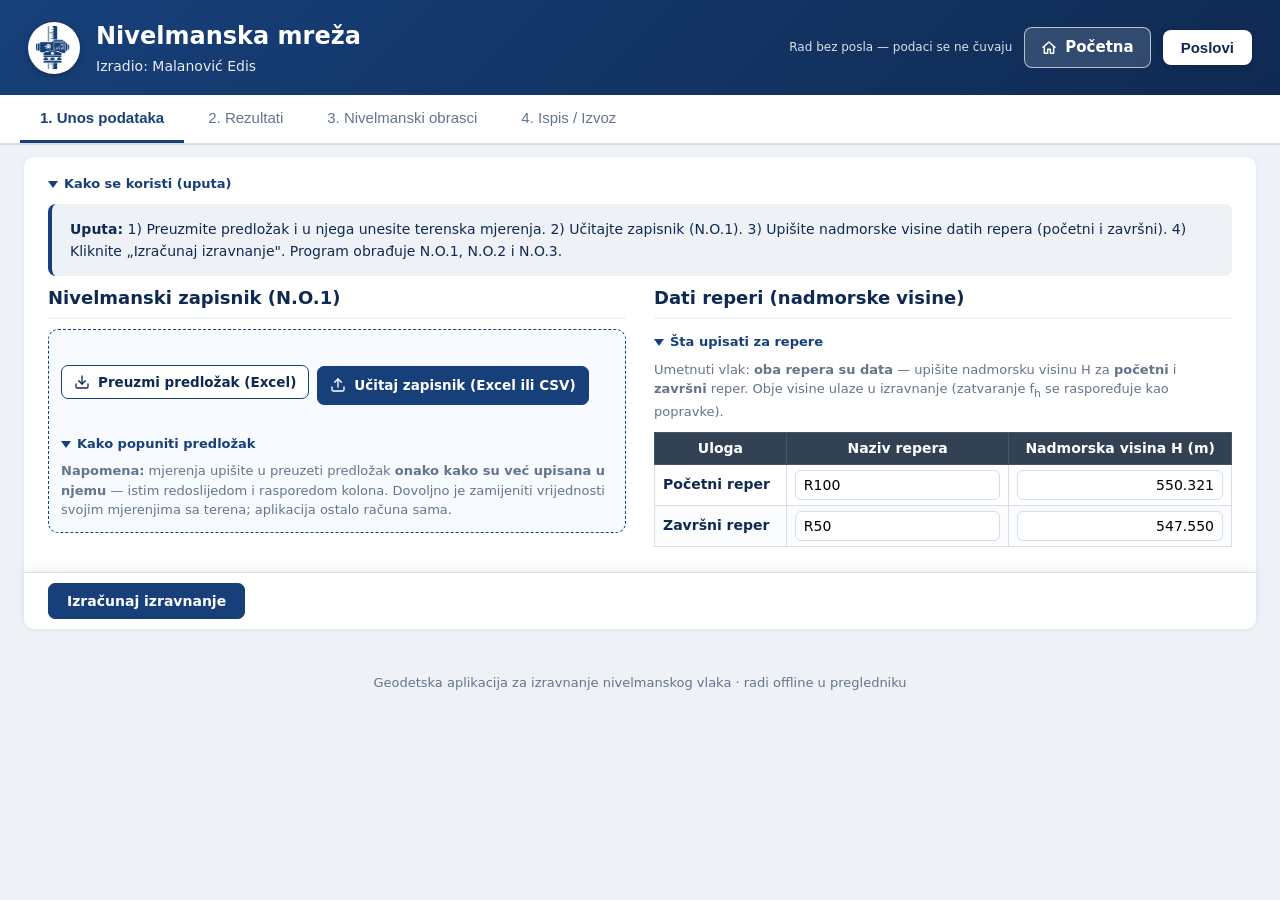
==== commit 8440ea78: "Uputstva na kartici Unos otvorena po defaultu (mogu se sklopiti klikom)" ====
--- a/nivelman-app/index.html
+++ b/nivelman-app/index.html
@@ -41,7 +41,7 @@
 <main>
   <!-- ========== UNOS ========== -->
   <section id="unos" class="panel vidljiv">
-    <details class="uputa">
+    <details class="uputa" open>
       <summary>Kako se koristi (uputa)</summary>
       <div class="info">
         <strong>Uputa:</strong> 1) Preuzmite predložak i u njega unesite terenska mjerenja.
@@ -67,7 +67,7 @@
         </label>
         <span id="statusUcitavanja" class="napomena"></span>
       </div>
-          <details class="pomoc">
+          <details class="pomoc" open>
             <summary>Kako popuniti predložak</summary>
             <p class="napomena"><b>Napomena:</b> mjerenja upišite u preuzeti predložak <b>onako kako su već upisana u njemu</b> —
               istim redoslijedom i rasporedom kolona. Dovoljno je zamijeniti vrijednosti svojim mjerenjima
@@ -79,7 +79,7 @@
 
       <div class="unos-desno">
         <h2>Dati reperi (nadmorske visine)</h2>
-        <details class="pomoc">
+        <details class="pomoc" open>
           <summary>Šta upisati za repere</summary>
           <p class="napomena">Umetnuti vlak: <b>oba repera su data</b> — upišite nadmorsku visinu H za
             <b>početni</b> i <b>završni</b> reper. Obje visine ulaze u izravnanje (zatvaranje f<sub>h</sub>
